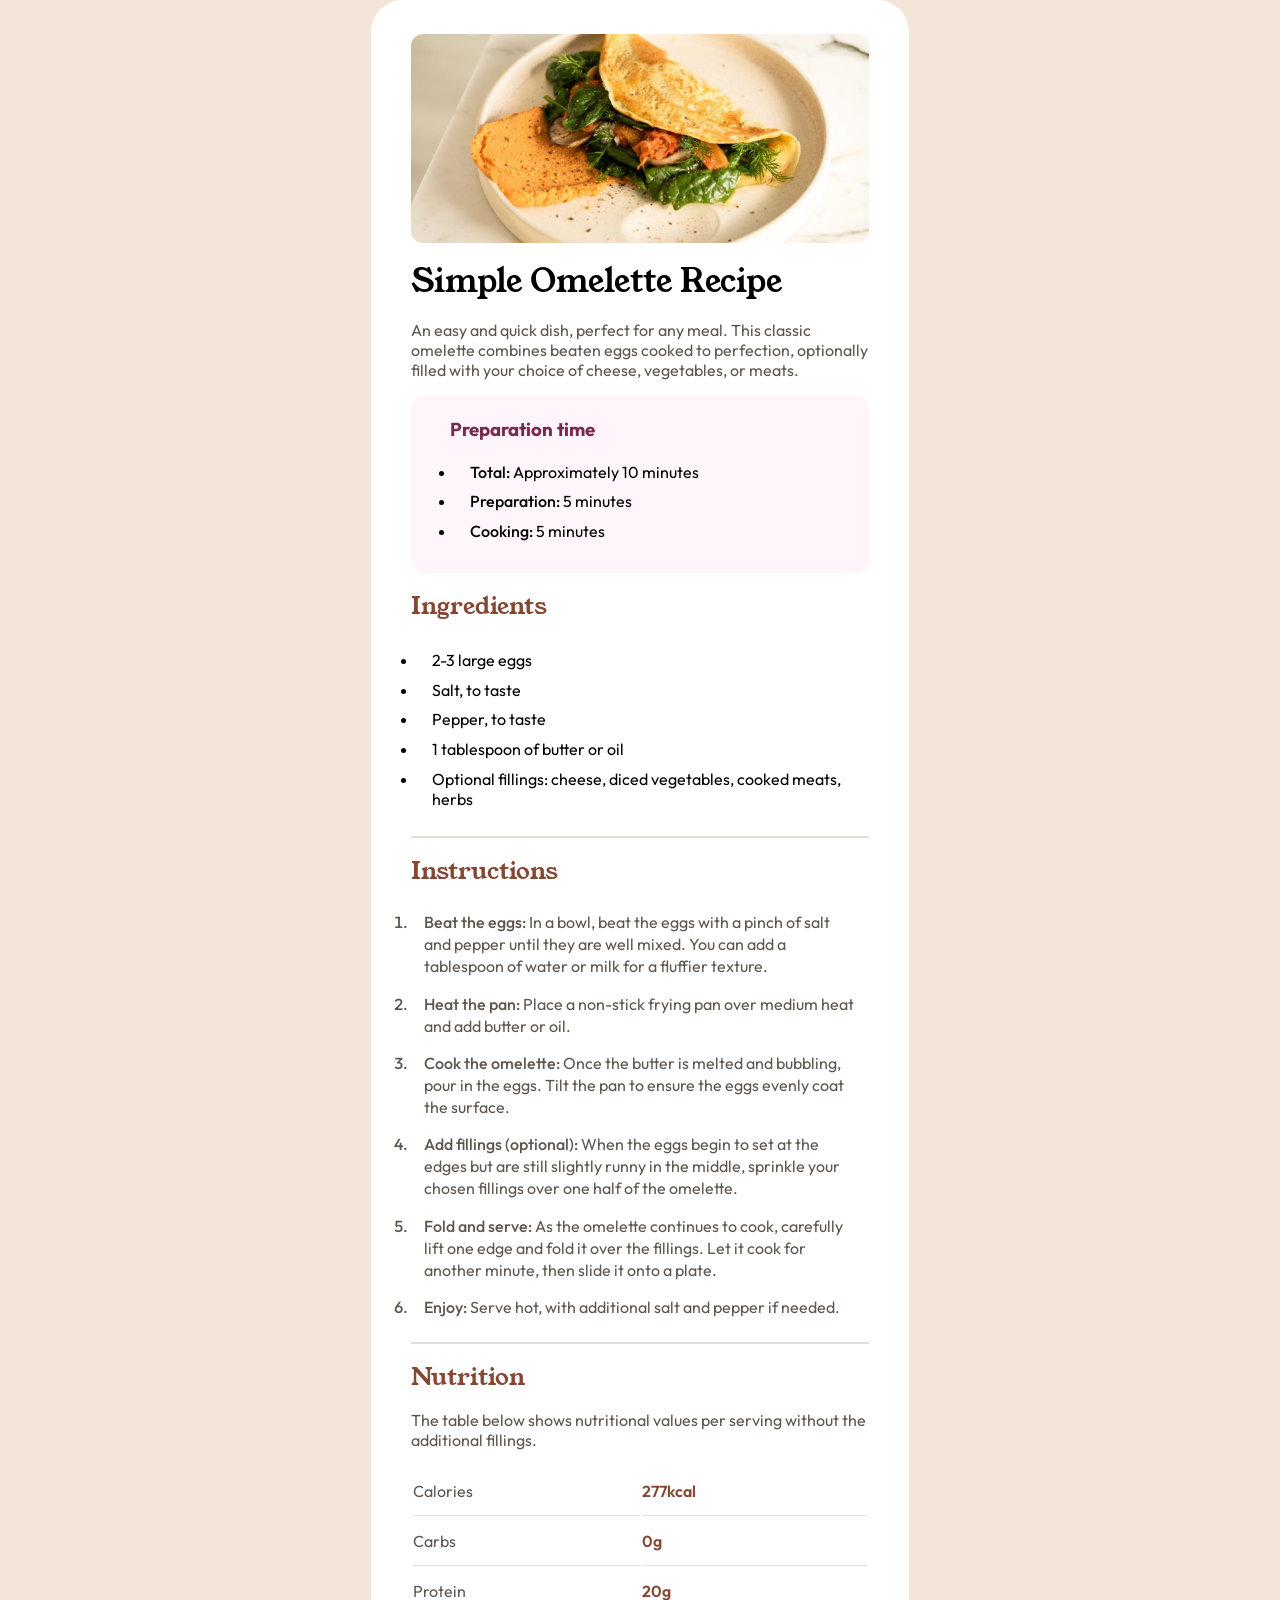
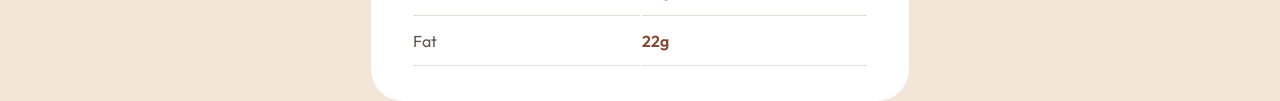
==== index.html @ 5a33bd7c "first commit" ====
<!DOCTYPE html>
<html lang="en">
<head>
  <meta charset="UTF-8">
  <meta name="viewport" content="width=device-width, initial-scale=1.0"> 

  <link rel="icon" type="image/png" sizes="32x32" href="./assets/images/favicon-32x32.png">
  
  <title>Frontend Mentor | Recipe page</title>
  <link rel="stylesheet" href="./styles/styles.css"/>


  <style>
    .attribution { font-size: 11px; text-align: center; }
    .attribution a { color: hsl(228, 45%, 44%); }
  </style>
</head>
<body>
  <main>
    <img src="./assets/images/image-omelette.jpeg" alt="omelette image"/>

    <h1> Simple Omelette Recipe</h1>

    <p class="mb">
      An easy and quick dish, perfect for any meal. This classic omelette combines beaten eggs cooked 
      to perfection, optionally filled with your choice of cheese, vegetables, or meats.
    </p>

    <div class="preparation mb">
      <h3>Preparation time</h3>
      <ul>
        <li>
          <span>Total:</span> Approximately 10 minutes
        </li>
        <li>
          <span>Preparation:</span> 5 minutes
        </li>
        <li>
          <span>Cooking:</span> 5 minutes
        </li>
      </ul>
    </div>
 
  
  
  
  

    <h2 >Ingredients</h2>
    <ul class="mb">
      <li>2-3 large eggs</li>
      <li>Salt, to taste</li>
      <li>Pepper, to taste</li>
      <li>1 tablespoon of butter or oil</li>
      <li>Optional fillings: cheese, diced vegetables, cooked meats, herbs</li>
    </ul>


    <hr class="mb"/>
    <h2 class="mb">Instructions</h2>
   
    <ol class="mb">
      <li><span>Beat the eggs:</span> In a bowl, beat the eggs with a pinch of salt and pepper until they   are     well mixed. You can add a tablespoon of water or milk for a fluffier texture.
      </li>
      <li><span>Heat the pan:</span> Place a non-stick frying pan over medium heat and add butter or oil.</li>
      <li><span>Cook the omelette:</span> Once the butter is melted and bubbling, pour in the eggs. Tilt the pan to ensure 
      the eggs evenly coat the surface.</li>
      <li><span>Add fillings (optional):</span> When the eggs begin to set at the edges but are still slightly runny in the 
      middle, sprinkle your chosen fillings over one half of the omelette.</li>
      <li><span>Fold and serve:</span> As the omelette continues to cook, carefully lift one edge and fold it over the 
      fillings. Let it cook for another minute, then slide it onto a plate.</li>
      <li><span>Enjoy:</span> Serve hot, with additional salt and pepper if needed.</li>
    </ol>


    <hr class="mb"/>

    <h2 class="mb">Nutrition</h2>
    <p class="mb"> The table below shows nutritional values per serving without the additional fillings.</p>  
  
    <table class="mb">
      <tbody>
        <tr>
          <td class="nutrition-name">Calories</td>
          <td class="nutrition-value">277kcal</td>
        </tr>
        <tr>
          <td class="nutrition-name">Carbs</td>
          <td class="nutrition-value"> 0g</td>
        </tr>
        <tr>
          <td class="nutrition-name"> Protein</td>
          <td class="nutrition-value"> 20g</td>
        </tr>
        <tr>
          <td class="nutrition-name"> Fat</td>
          <td class="nutrition-value"> 22g</td>
        </tr>
      </tbody>
    </table>


  </main>

 
  
  <!-- <div class="attribution">
    Challenge by <a href="https://www.frontendmentor.io?ref=challenge" target="_blank">Frontend Mentor</a>. 
    Coded by <a href="#">Your Name Here</a>.
  </div> -->
</body>
</html>
---- styles/styles.css ----
@import url('https://fonts.googleapis.com/css2?family=Outfit:wght@100..900&family=Young+Serif&display=swap');

* {
    margin: 0;
    padding: 0;
    box-sizing: border-box;
}


body {
    background-color: hsl(30, 54%, 90%);
    height: 100%;
    display: flex;
    justify-content: center;
    align-items: center;
    font-family: "Outfit", sans-serif;
}

main {
    width: 42%;
    border-radius: 2rem;
    background-color: hsl(0, 0%, 100%);
    padding: 2.1rem 2.5rem;
    margin: 4.rem 0;
    display: flex;
    flex-direction: column;
    gap: 1rem;
}

img {
    width: 100%;
    border-radius: 0.75rem;
}

h1, h2 {
    font-family: "Young Serif", sans-serif;
    font-weight: 400;
}

h3 {
    color: hsl(332, 51%, 32%);
}

hr {
    border: 1px solid hsl(30, 18%, 87%);
}

p {
    color: hsl(30, 10%, 34%);
}

.preparation {
    background-color: hsl(330, 100%, 98%);
    padding: 1.313rem 2.4rem;
    border-radius: 0.75rem;
    display: flex;
    flex-direction: column;
    gap: 0.6rem;
} 

ul {
    padding: 0.4rem;
    list-style-type: disc;
}


ul li {
    padding: 0.3rem 0.9rem;
}

span {
    font-weight: 500;
}


h2{
    color: hsl(14, 45%, 36%);
}

ol li {
    padding: 0.48rem 0.78rem;
    line-height: 1.375rem;
    color: hsl(30, 10%, 34%)
}


ol >li::marker {
    font-weight: 500;
}

.nutrition-name {
    color: hsl(30, 10%, 34%);
}
.nutrition-value {
    color: hsl(14, 45%, 36%);
    font-weight: 600;
}

td {
    border-bottom: 1px solid hsl(30, 18%, 87%);
    height: 3rem;
    width: 18rem;
}
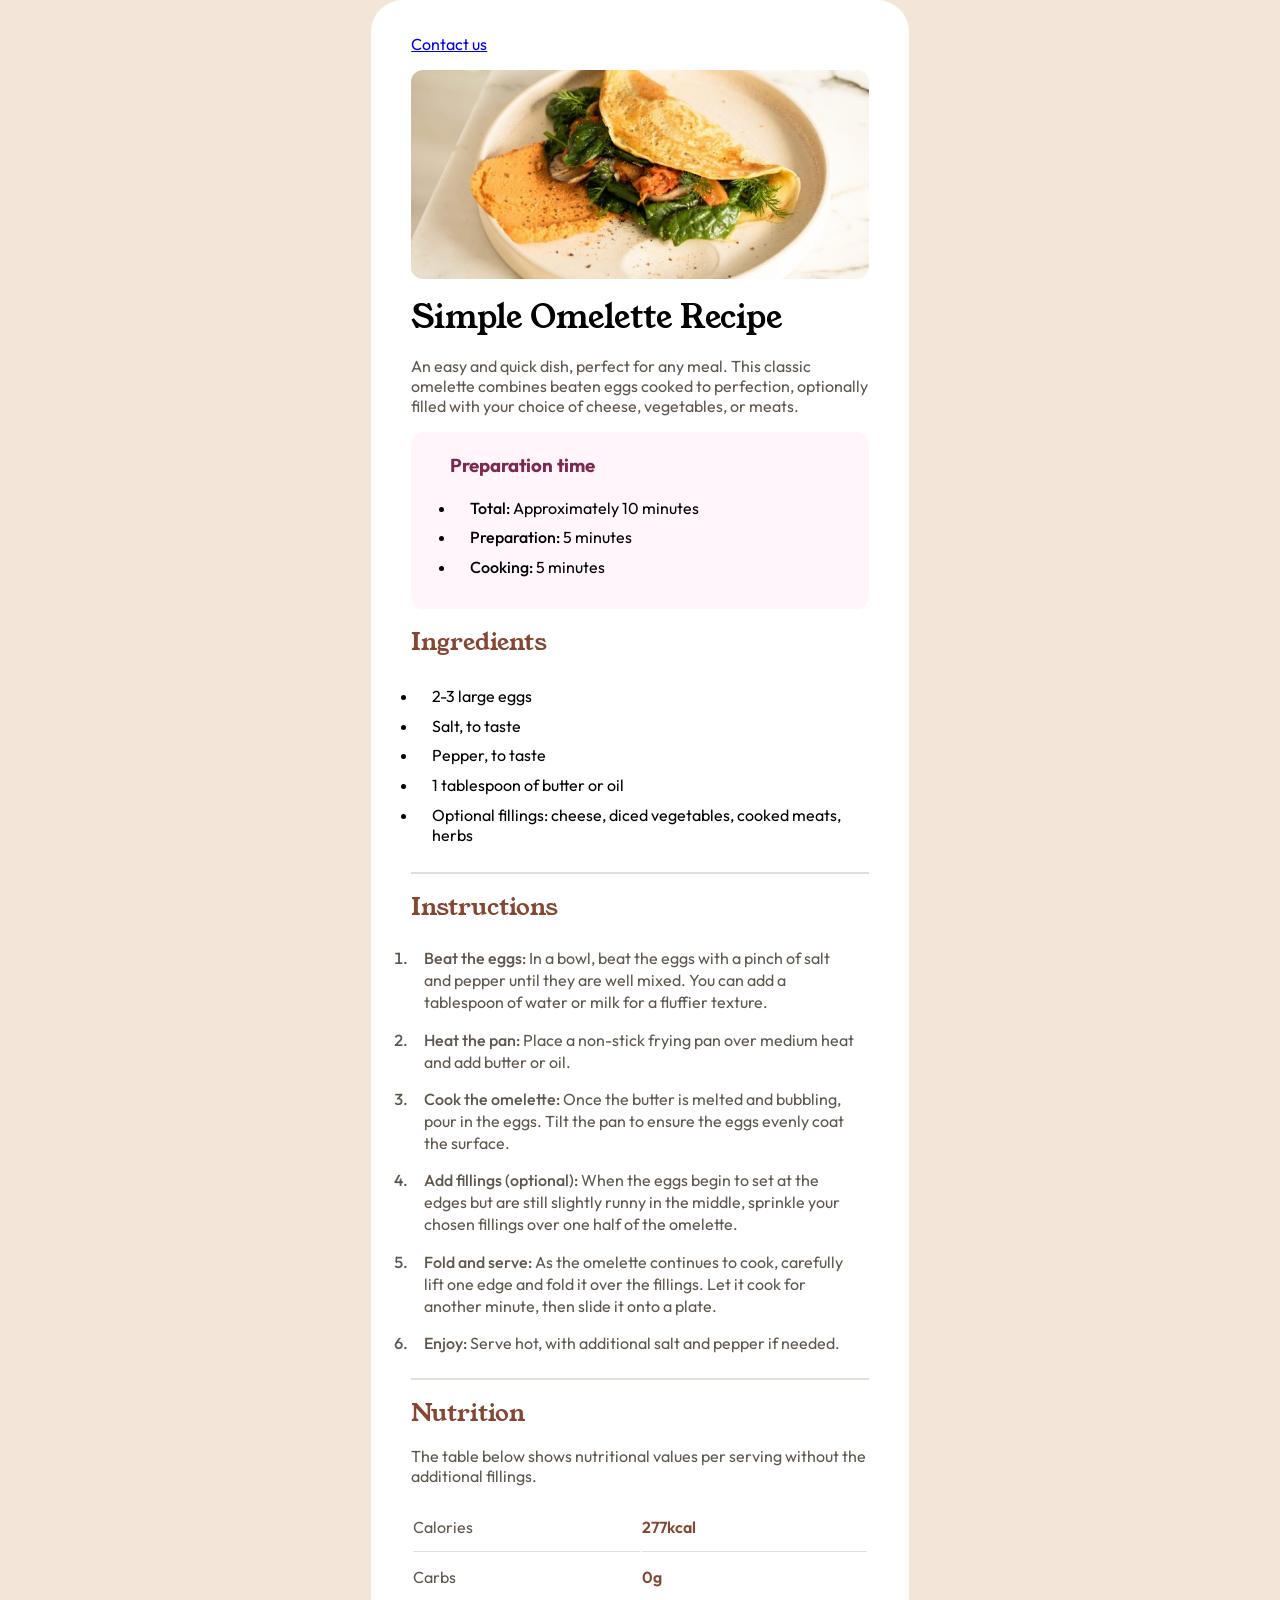
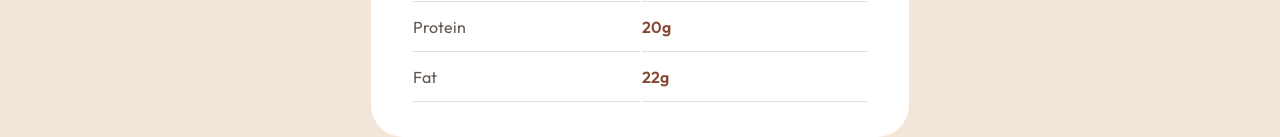
==== commit c05be32b: "contact page" ====
--- a/index.html
+++ b/index.html
@@ -17,6 +17,7 @@
 </head>
 <body>
   <main>
+    <a href="./pages/contact.html">Contact us</a>
     <img src="./assets/images/image-omelette.jpeg" alt="omelette image"/>
 
     <h1> Simple Omelette Recipe</h1>
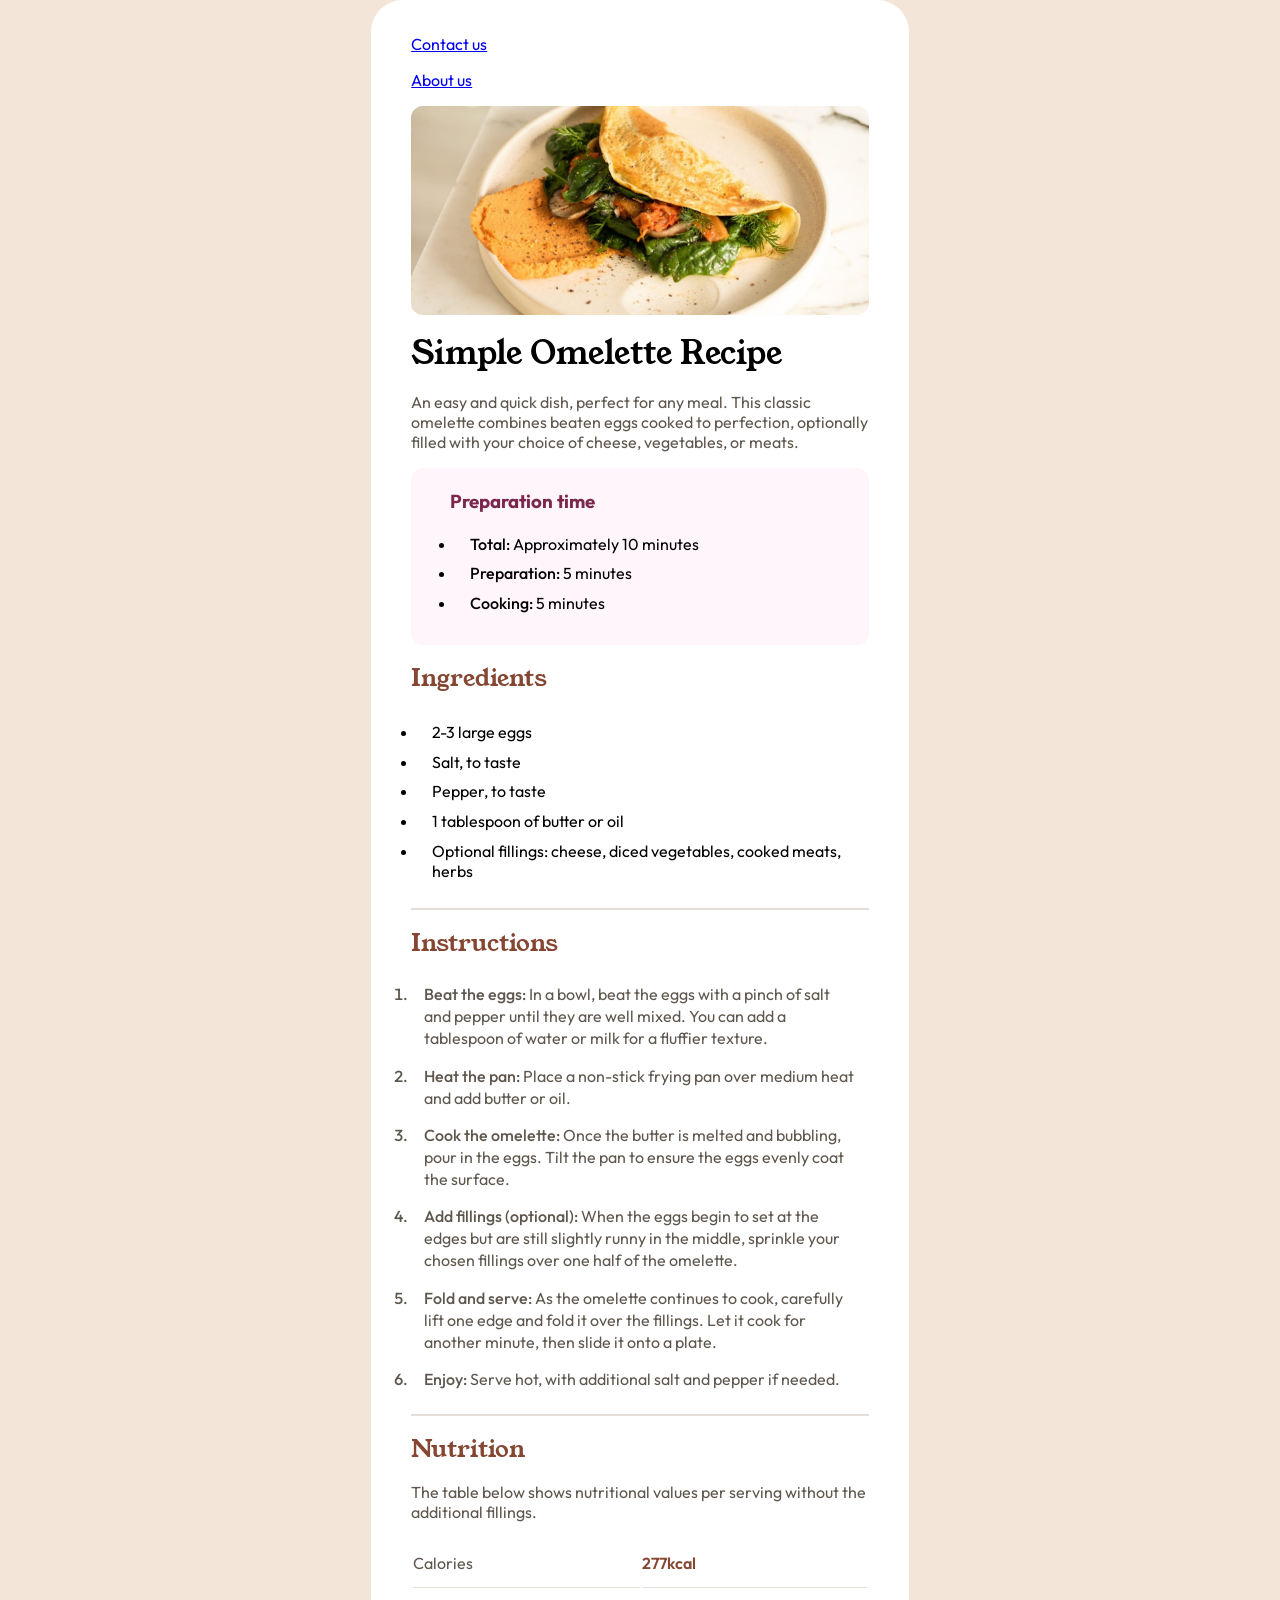
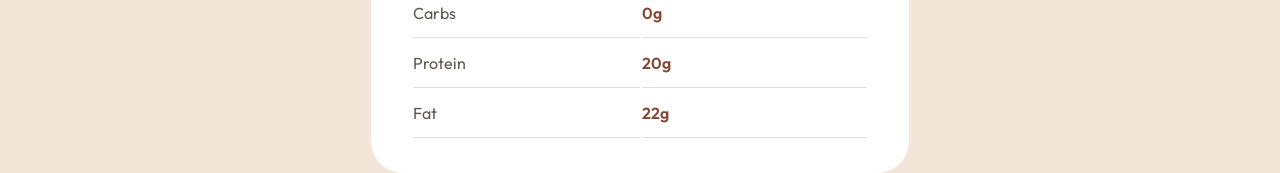
==== commit 423f5547: "update to comtact us page" ====
--- a/index.html
+++ b/index.html
@@ -18,6 +18,7 @@
 <body>
   <main>
     <a href="./pages/contact.html">Contact us</a>
+    <a href="./pages/about.html">About us</a>
     <img src="./assets/images/image-omelette.jpeg" alt="omelette image"/>
 
     <h1> Simple Omelette Recipe</h1>
